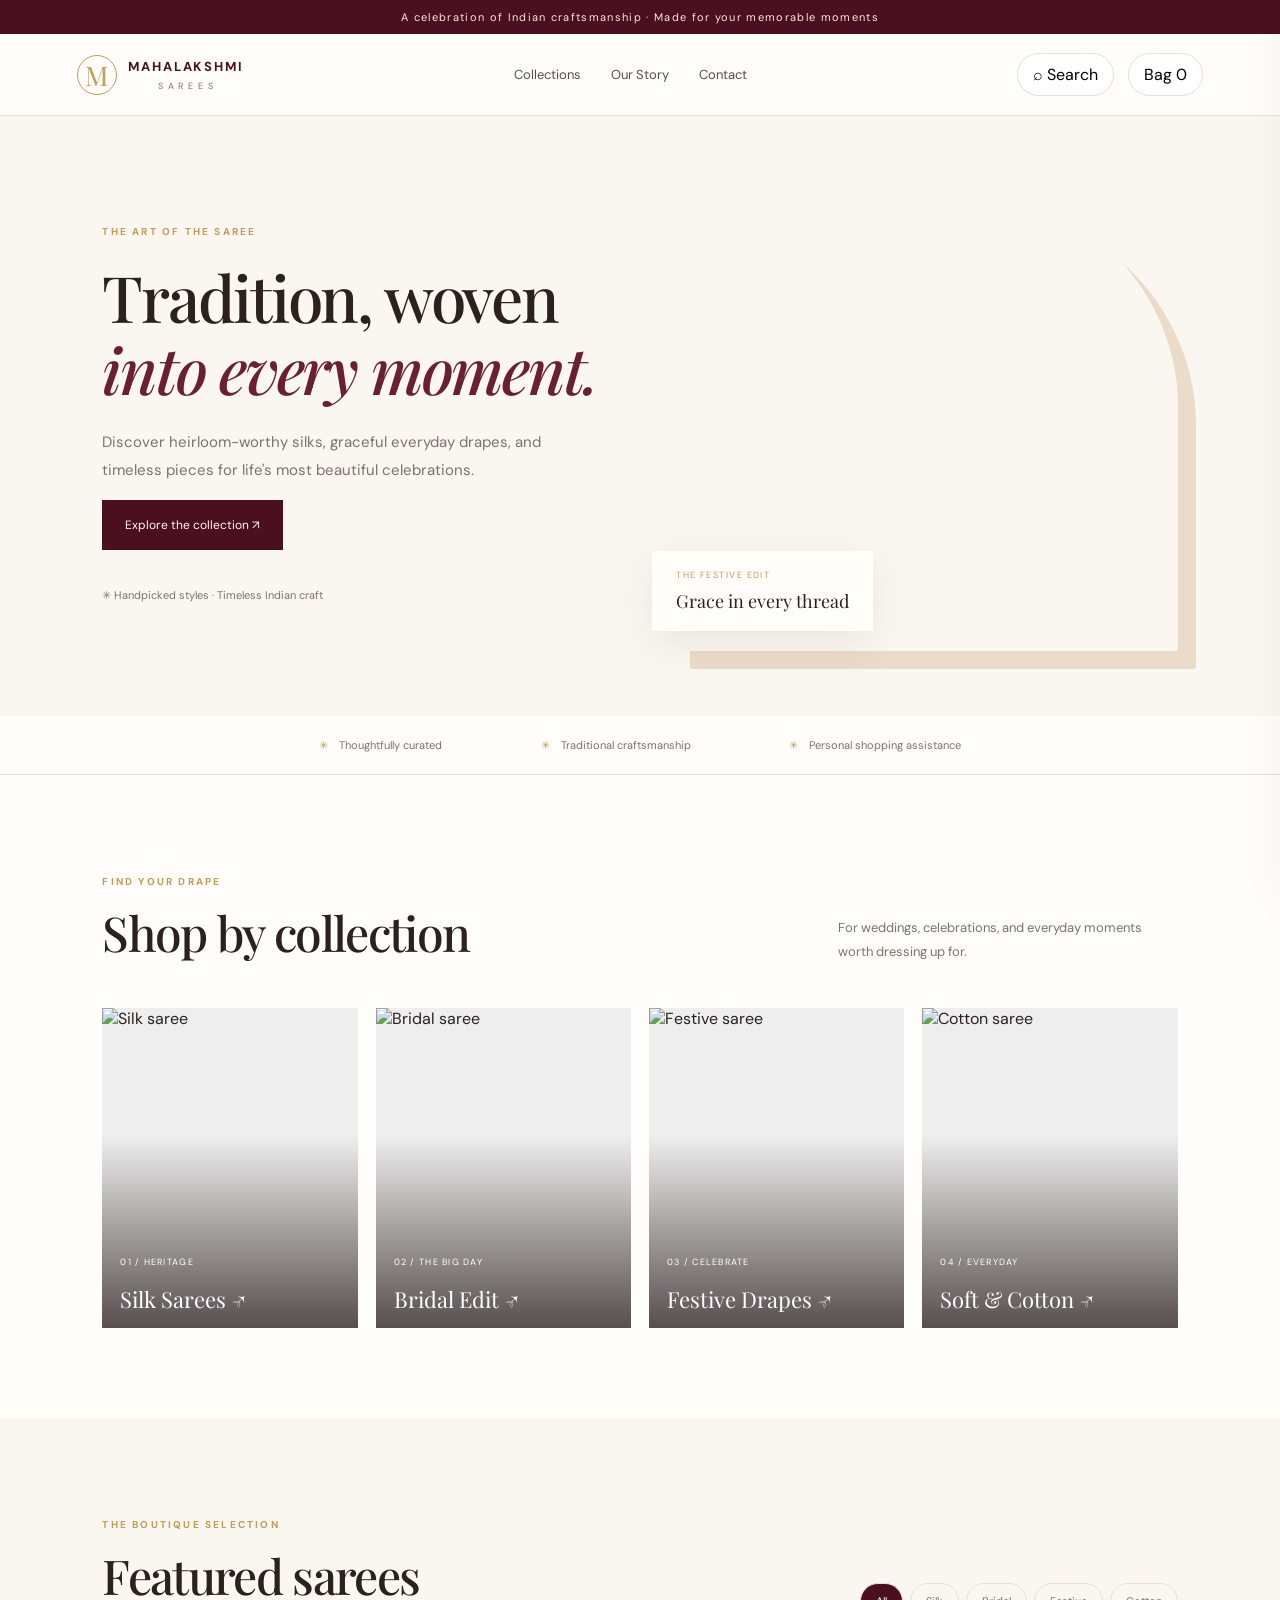
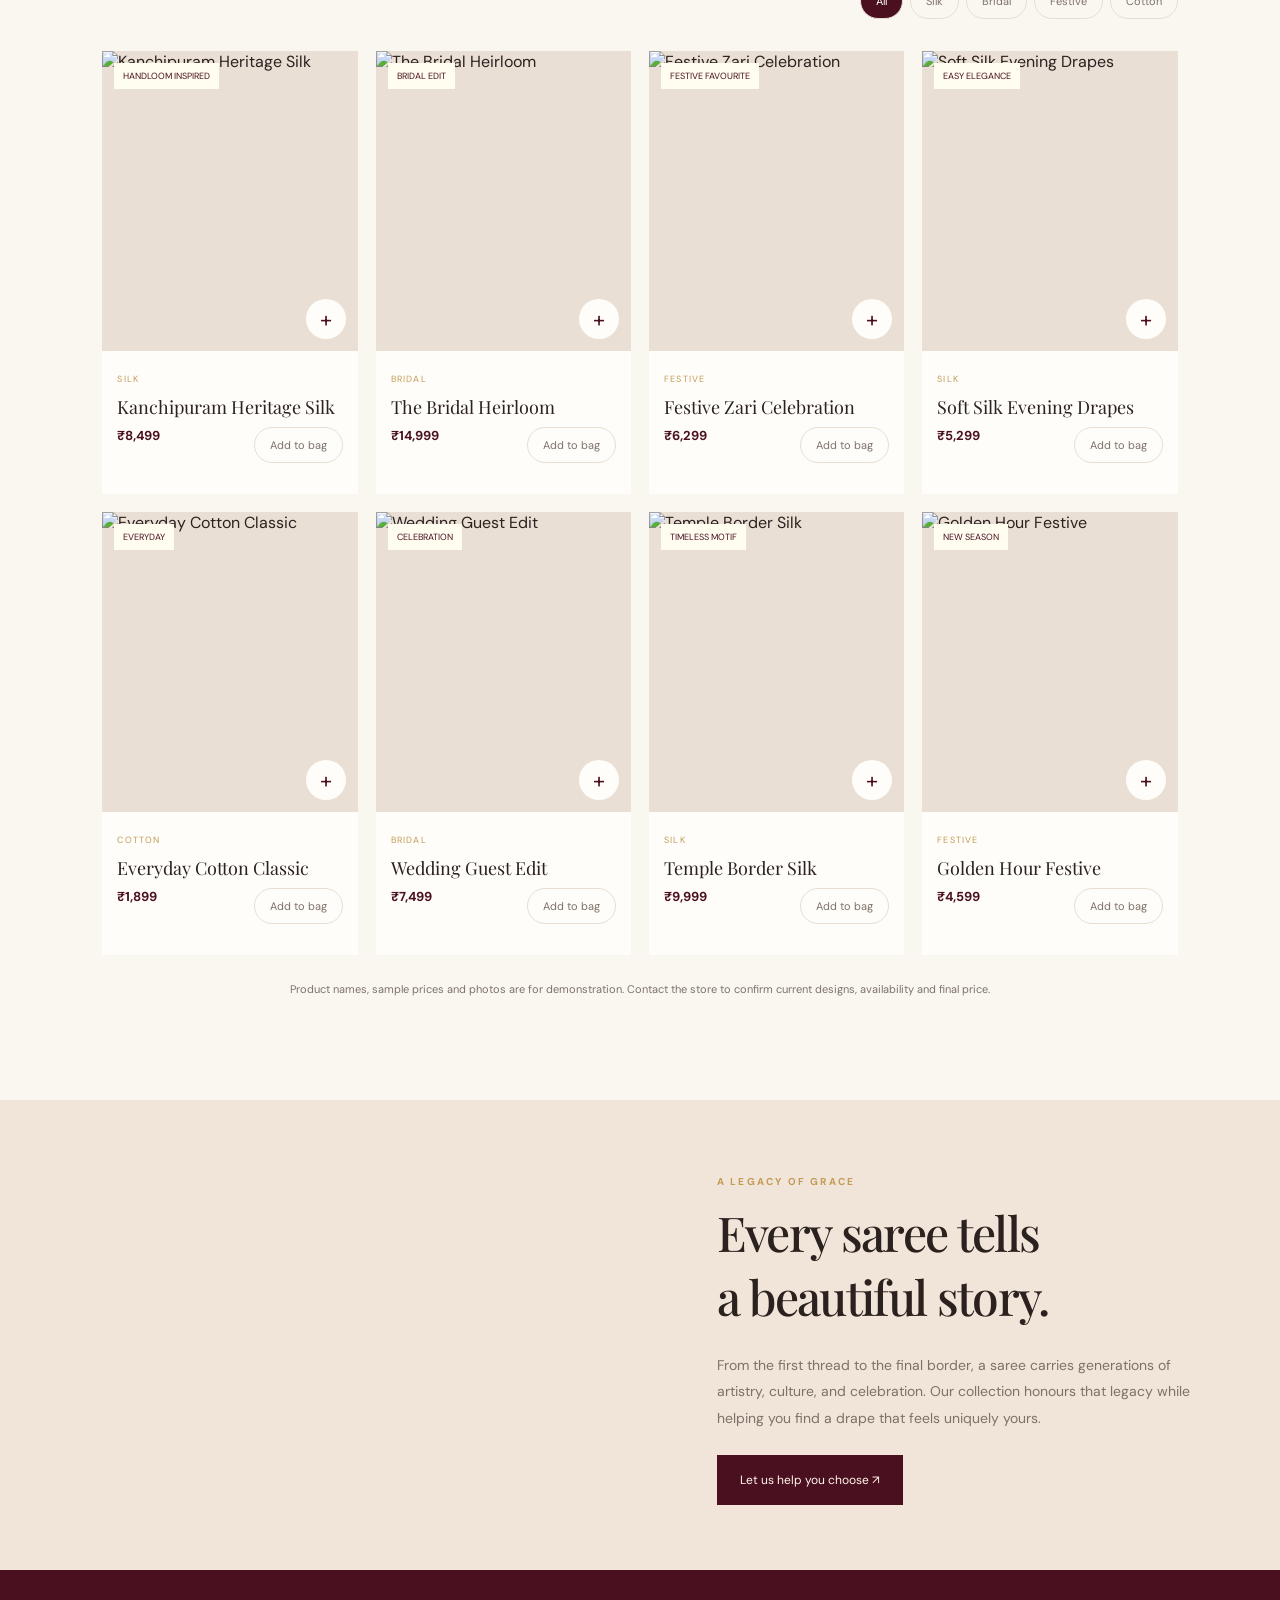
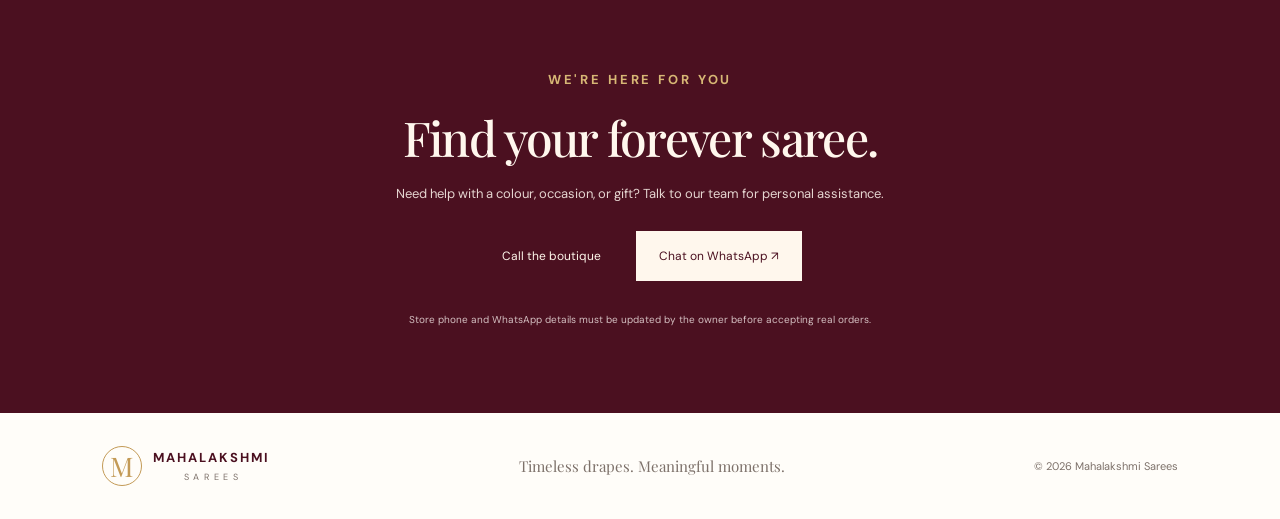
==== saree-store/index.html @ 3e9004cf "Add Mahalakshmi Sarees responsive storefront" ====
<!doctype html>
<html lang="en"><head><meta charset="utf-8"><meta name="viewport" content="width=device-width,initial-scale=1"><meta name="theme-color" content="#4b1020"><meta name="description" content="Discover timeless silk, bridal and festive sarees at Mahalakshmi Sarees."><title>Mahalakshmi Sarees | Woven with Tradition</title><link rel="preconnect" href="https://fonts.googleapis.com"><link href="https://fonts.googleapis.com/css2?family=DM+Sans:wght@400;500;600;700&family=Playfair+Display:wght@500;600;700&display=swap" rel="stylesheet">
<style>
:root{--wine:#4b1020;--wine2:#6b2032;--gold:#c39a56;--cream:#faf7f1;--paper:#fffdf9;--ink:#2b211f;--muted:#7d716a;--line:#e8ded2}*{box-sizing:border-box}html{scroll-behavior:smooth}body{margin:0;background:var(--paper);color:var(--ink);font-family:'DM Sans',sans-serif}a{color:inherit;text-decoration:none}button{font:inherit;cursor:pointer}.announcement{background:var(--wine);color:#f7e9d2;text-align:center;padding:10px;font-size:11px;letter-spacing:.12em}.site-header{height:82px;display:flex;align-items:center;justify-content:space-between;padding:0 6%;border-bottom:1px solid var(--line);background:#fffdf9;position:sticky;top:0;z-index:10}.brand{display:flex;gap:11px;align-items:center;color:var(--wine)}.brand-mark{width:40px;height:40px;border:1px solid var(--gold);border-radius:50%;display:grid;place-items:center;font:27px 'Playfair Display',serif;color:var(--gold)}.brand b,.brand small{display:block;letter-spacing:.15em}.brand b{font-size:13px}.brand small{font-size:9px;margin-top:5px;text-align:center;color:var(--muted)}nav{display:flex;gap:30px;font-size:13px;color:#594b45}.header-actions{display:flex;gap:14px;align-items:center}.header-actions button{border:1px solid var(--line);background:white;border-radius:25px;padding:10px 15px}.hero{display:grid;grid-template-columns:1fr 1fr;min-height:590px;background:var(--cream);padding:65px 8%;gap:6%;align-items:center}.eyebrow{font-size:10px;letter-spacing:.22em;color:var(--gold);font-weight:700}.hero h1,h2{font-family:'Playfair Display',serif;font-weight:500;letter-spacing:-.035em}.hero h1{font-size:clamp(42px,5vw,68px);line-height:1.12;margin:23px 0}.hero h1 em{color:var(--wine2)}.hero-text{max-width:460px;color:var(--muted);font-size:15px;line-height:1.9}.btn{display:inline-flex;align-items:center;gap:20px;padding:16px 22px;font-size:12px;border:1px solid transparent;transition:.25s}.btn-gold{background:var(--wine);color:#fff7eb}.btn-gold:hover{background:var(--wine2);transform:translateY(-2px)}.hero-art{position:relative;max-width:520px;width:100%;justify-self:center}.hero-image{height:470px;background:url('https://images.unsplash.com/photo-1610030469983-98e550d6193c?auto=format&fit=crop&w=1200&q=90') center/cover;border-radius:48% 48% 3px 3px;box-shadow:18px 18px 0 #eadcc8}.image-caption{position:absolute;bottom:20px;left:-20px;background:#fffdf9;padding:18px 24px;box-shadow:0 12px 40px #3d1d1715}.image-caption span,.image-caption b{display:block}.image-caption span{font-size:9px;letter-spacing:.16em;color:var(--gold);margin-bottom:8px}.image-caption b{font:18px 'Playfair Display',serif}.trust{display:flex;justify-content:center;gap:8%;padding:22px;border-bottom:1px solid var(--line);font-size:11px;color:var(--muted);flex-wrap:wrap}.trust span{color:var(--gold);margin-right:8px}.section{padding:90px 8%}.heading{display:flex;justify-content:space-between;align-items:end;gap:25px;margin-bottom:32px}.heading h2,.story h2,.contact h2{font-size:clamp(34px,4vw,48px);margin:12px 0}.heading>p{max-width:340px;color:var(--muted);font-size:13px;line-height:1.8}.cats,.products{display:grid;grid-template-columns:repeat(4,1fr);gap:18px}.cat{position:relative;overflow:hidden;background:#eee;cursor:pointer}.cat img{width:100%;height:320px;object-fit:cover;display:block;transition:.5s}.cat:hover img{transform:scale(1.05)}.cat:after{content:'';position:absolute;inset:40% 0 0;background:linear-gradient(transparent,#1d1010b8)}.cat span,.cat h3{position:absolute;z-index:1;left:18px;color:white}.cat span{bottom:60px;font-size:9px;letter-spacing:.14em}.cat h3{bottom:14px;right:15px;margin:0;font:22px 'Playfair Display',serif;display:flex;justify-content:space-between}.products-section{background:var(--cream)}.filters{display:flex;gap:7px;flex-wrap:wrap}.filter{border:1px solid var(--line);background:transparent;border-radius:30px;padding:10px 15px;font-size:11px;color:var(--muted)}.filter.active,.filter:hover{background:var(--wine);color:white}.product{background:var(--paper);padding-bottom:16px}.photo{position:relative;height:300px;overflow:hidden;background:#eadfd4}.photo img{width:100%;height:100%;object-fit:cover;transition:.5s}.product:hover img{transform:scale(1.04)}.tag{position:absolute;top:12px;left:12px;background:#fffdf0;padding:7px 9px;font-size:9px;color:var(--wine)}.add{position:absolute;bottom:12px;right:12px;border:0;background:#fffdf9;width:40px;height:40px;border-radius:50%;font-size:22px;color:var(--wine)}.pinfo{padding:15px}.pinfo small{font-size:9px;letter-spacing:.13em;color:var(--gold)}.pinfo h3{font:18px 'Playfair Display',serif;margin:8px 0}.price{display:flex;justify-content:space-between;font-size:13px}.price b{color:var(--wine)}.note{text-align:center;color:var(--muted);font-size:11px;margin-top:25px;line-height:1.7}.story{display:grid;grid-template-columns:1fr 1fr;background:#f0e5d8}.story-img{background:url('https://images.unsplash.com/photo-1617627143750-d86bc21e42bb?auto=format&fit=crop&w=1200&q=85') center/cover;min-height:460px}.story-copy{padding:65px 12%;align-self:center}.story-copy p:not(.eyebrow){color:var(--muted);line-height:1.9;font-size:14px;margin:24px 0}.contact{text-align:center;padding:85px 20px;background:var(--wine);color:#fff7ed}.contact .eyebrow{color:#d7b775}.contact p{color:#e5d5d0;font-size:13px;line-height:1.8}.contact-actions{display:flex;justify-content:center;gap:12px;margin:26px}.light{background:#fff7ed;color:var(--wine)}.contact small{font-size:10px;color:#d4bfc1}footer{display:flex;justify-content:space-between;align-items:center;gap:20px;padding:28px 8%;font-size:11px;color:var(--muted)}footer p{font:15px 'Playfair Display',serif}.cart{position:fixed;inset:0 0 0 auto;width:min(420px,100%);height:100dvh;background:var(--paper);z-index:22;transform:translateX(105%);transition:.3s;padding:24px;display:flex;flex-direction:column;box-shadow:-10px 0 50px #0001}.cart.open{transform:translateX(0)}.cart-head{display:flex;justify-content:space-between;border-bottom:1px solid var(--line);padding-bottom:15px}.cart-head h2{font-size:24px;margin:0}.cart-head button{border:0;background:none;font-size:26px}.cart-items{flex:1;overflow:auto}.cart-row{display:flex;gap:12px;padding:15px 0;border-bottom:1px solid var(--line);align-items:center}.cart-row img{width:65px;height:80px;object-fit:cover}.cart-row h4{font:16px 'Playfair Display',serif;margin:0 0 7px}.cart-row p{font-size:12px;color:var(--wine)}.cart-row button{margin-left:auto;border:0;background:none;font-size:11px}.cart-foot{border-top:1px solid var(--line);padding-top:15px}.cart-foot p{font-size:10px;color:var(--muted)}.overlay{display:none;position:fixed;inset:0;background:#0008;z-index:21}.overlay.show{display:block}.empty{text-align:center;color:var(--muted);margin:50px 0;font-size:13px}@media(max-width:950px){.hero{padding:50px 5%}.section{padding:70px 5%}.cats,.products{grid-template-columns:repeat(2,1fr)}.cat img{height:350px}}@media(max-width:650px){.site-header{padding:0 4%;height:72px}.site-header nav{gap:12px;font-size:11px}.brand b{font-size:10px}.brand-mark{width:34px;height:34px}.hero{grid-template-columns:1fr;padding:45px 7%;gap:35px}.hero h1{font-size:45px}.hero-image{height:370px}.hero-art{width:88%}.trust{justify-content:flex-start;gap:12px;padding:18px 6%}.section{padding:60px 5%}.heading{display:block}.heading>p{margin-top:15px}.cat img{height:240px}.cat h3{font-size:18px;left:12px}.cat span{left:12px;font-size:8px}.photo{height:235px}.pinfo{padding:11px}.pinfo h3{font-size:16px}.filters{margin-top:20px}.filter{padding:8px 12px}.story{grid-template-columns:1fr}.story-img{min-height:300px}.story-copy{padding:45px 8%}.contact-actions{flex-direction:column;max-width:300px;margin:25px auto}footer{padding:24px 5%;flex-wrap:wrap}footer p{order:3;width:100%;margin:0}}
</style></head><body>
<div class="announcement">A celebration of Indian craftsmanship · Made for your memorable moments</div>
<header class="site-header"><a class="brand" href="#"><span class="brand-mark">M</span><span><b>MAHALAKSHMI</b><small>S A R E E S</small></span></a><nav><a href="#collections">Collections</a><a href="#story">Our Story</a><a href="#contact">Contact</a></nav><div class="header-actions"><button id="searchBtn">⌕ Search</button><button id="bagBtn">Bag <span id="count">0</span></button></div></header>
<main><section class="hero"><div><p class="eyebrow">THE ART OF THE SAREE</p><h1>Tradition, woven<br><em>into every moment.</em></h1><p class="hero-text">Discover heirloom-worthy silks, graceful everyday drapes, and timeless pieces for life's most beautiful celebrations.</p><a class="btn btn-gold" href="#collections">Explore the collection ↗</a><p class="hero-text" style="font-size:11px;margin-top:35px">✳ Handpicked styles · Timeless Indian craft</p></div><div class="hero-art"><div class="hero-image"></div><div class="image-caption"><span>THE FESTIVE EDIT</span><b>Grace in every thread</b></div></div></section>
<div class="trust"><div><span>✳</span> Thoughtfully curated</div><div><span>✳</span> Traditional craftsmanship</div><div><span>✳</span> Personal shopping assistance</div></div>
<section class="section" id="collections"><div class="heading"><div><p class="eyebrow">FIND YOUR DRAPE</p><h2>Shop by collection</h2></div><p>For weddings, celebrations, and everyday moments worth dressing up for.</p></div><div class="cats"><div class="cat" data-cat="Silk"><img src="https://images.unsplash.com/photo-1610030469983-98e550d6193c?auto=format&fit=crop&w=800&q=85" alt="Silk saree"><span>01 / HERITAGE</span><h3>Silk Sarees ↗</h3></div><div class="cat" data-cat="Bridal"><img src="https://images.unsplash.com/photo-1583391733956-6c78276477e9?auto=format&fit=crop&w=800&q=85" alt="Bridal saree"><span>02 / THE BIG DAY</span><h3>Bridal Edit ↗</h3></div><div class="cat" data-cat="Festive"><img src="https://images.unsplash.com/photo-1617627143750-d86bc21e42bb?auto=format&fit=crop&w=800&q=85" alt="Festive saree"><span>03 / CELEBRATE</span><h3>Festive Drapes ↗</h3></div><div class="cat" data-cat="Cotton"><img src="https://images.unsplash.com/photo-1610189012906-4c7b3c4d5c4d?auto=format&fit=crop&w=800&q=85" alt="Cotton saree"><span>04 / EVERYDAY</span><h3>Soft & Cotton ↗</h3></div></div></section>
<section class="section products-section" id="products"><div class="heading"><div><p class="eyebrow">THE BOUTIQUE SELECTION</p><h2>Featured sarees</h2></div><div class="filters"><button class="filter active" data-filter="All">All</button><button class="filter" data-filter="Silk">Silk</button><button class="filter" data-filter="Bridal">Bridal</button><button class="filter" data-filter="Festive">Festive</button><button class="filter" data-filter="Cotton">Cotton</button></div></div><div class="products" id="productsGrid"></div><p class="note">Product names, sample prices and photos are for demonstration. Contact the store to confirm current designs, availability and final price.</p></section>
<section class="story" id="story"><div class="story-img"></div><div class="story-copy"><p class="eyebrow">A LEGACY OF GRACE</p><h2>Every saree tells<br>a beautiful story.</h2><p>From the first thread to the final border, a saree carries generations of artistry, culture, and celebration. Our collection honours that legacy while helping you find a drape that feels uniquely yours.</p><a class="btn btn-gold" href="#contact">Let us help you choose ↗</a></div></section>
<section class="contact" id="contact"><p class="eyebrow">WE'RE HERE FOR YOU</p><h2>Find your forever saree.</h2><p>Need help with a colour, occasion, or gift? Talk to our team for personal assistance.</p><div class="contact-actions"><a class="btn btn-gold" id="callLink" href="tel:+910000000000">Call the boutique</a><a class="btn light" id="waLink" href="#" target="_blank" rel="noopener">Chat on WhatsApp ↗</a></div><small>Store phone and WhatsApp details must be updated by the owner before accepting real orders.</small></section></main>
<footer><a class="brand" href="#"><span class="brand-mark">M</span><span><b>MAHALAKSHMI</b><small>S A R E E S</small></span></a><p>Timeless drapes. Meaningful moments.</p><span>© <span id="year"></span> Mahalakshmi Sarees</span></footer>
<div class="overlay" id="overlay"></div><aside class="cart" id="cart"><div class="cart-head"><h2>Your bag <span id="bagCount">0</span></h2><button id="closeCart">×</button></div><div class="cart-items" id="cartItems"><p class="empty">Your bag is waiting for something beautiful.</p></div><div class="cart-foot"><div style="display:flex;justify-content:space-between"><span>Estimated total</span><b id="total">₹0</b></div><p>Final price and availability are confirmed by the boutique.</p><button class="btn btn-gold" id="orderBtn" style="width:100%">Enquire to order on WhatsApp ↗</button></div></aside>
<script>
const STORE_PHONE="910000000000"; // Replace with the real store WhatsApp number, digits only, including country code.
const items=[{id:1,n:"Kanchipuram Heritage Silk",c:"Silk",p:8499,t:"HANDLOOM INSPIRED",i:"https://images.unsplash.com/photo-1610030469983-98e550d6193c?auto=format&fit=crop&w=800&q=85"},{id:2,n:"The Bridal Heirloom",c:"Bridal",p:14999,t:"BRIDAL EDIT",i:"https://images.unsplash.com/photo-1583391733956-6c78276477e9?auto=format&fit=crop&w=800&q=85"},{id:3,n:"Festive Zari Celebration",c:"Festive",p:6299,t:"FESTIVE FAVOURITE",i:"https://images.unsplash.com/photo-1617627143750-d86bc21e42bb?auto=format&fit=crop&w=800&q=85"},{id:4,n:"Soft Silk Evening Drapes",c:"Silk",p:5299,t:"EASY ELEGANCE",i:"https://images.unsplash.com/photo-1610030469983-98e550d6193c?auto=format&fit=crop&w=800&q=85"},{id:5,n:"Everyday Cotton Classic",c:"Cotton",p:1899,t:"EVERYDAY",i:"https://images.unsplash.com/photo-1610189012906-4c7b3c4d5c4d?auto=format&fit=crop&w=800&q=85"},{id:6,n:"Wedding Guest Edit",c:"Bridal",p:7499,t:"CELEBRATION",i:"https://images.unsplash.com/photo-1583391733956-6c78276477e9?auto=format&fit=crop&w=800&q=85"},{id:7,n:"Temple Border Silk",c:"Silk",p:9999,t:"TIMELESS MOTIF",i:"https://images.unsplash.com/photo-1610030469983-98e550d6193c?auto=format&fit=crop&w=800&q=85"},{id:8,n:"Golden Hour Festive",c:"Festive",p:4599,t:"NEW SEASON",i:"https://images.unsplash.com/photo-1617627143750-d86bc21e42bb?auto=format&fit=crop&w=800&q=85"}];
let cartItems=[],filter="All";const money=n=>"₹"+n.toLocaleString("en-IN");
function render(){let list=items.filter(x=>filter==="All"||x.c===filter);document.getElementById("productsGrid").innerHTML=list.map(x=>'<article class="product"><div class="photo"><img loading="lazy" src="'+x.i+'" alt="'+x.n+'"><span class="tag">'+x.t+'</span><button class="add" data-add="'+x.id+'">+</button></div><div class="pinfo"><small>'+x.c.toUpperCase()+'</small><h3>'+x.n+'</h3><div class="price"><b>'+money(x.p)+'</b><button class="filter" data-add="'+x.id+'">Add to bag</button></div></div></article>').join("");renderCart();}
function renderCart(){let count=cartItems.reduce((s,x)=>s+x.q,0),total=cartItems.reduce((s,x)=>s+x.p*x.q,0);document.getElementById("count").textContent=count;document.getElementById("bagCount").textContent=count;document.getElementById("total").textContent=money(total);document.getElementById("cartItems").innerHTML=cartItems.length?cartItems.map(x=>'<div class="cart-row"><img src="'+x.i+'" alt=""><div><h4>'+x.n+'</h4><p>'+money(x.p)+' · Qty '+x.q+'</p></div><button data-remove="'+x.id+'">Remove</button></div>').join(""):'<p class="empty">Your bag is waiting for something beautiful.</p>';}
document.addEventListener("click",e=>{let a=e.target.closest("[data-add]");if(a){let p=items.find(x=>x.id===+a.dataset.add),f=cartItems.find(x=>x.id===p.id);f?f.q++:cartItems.push({...p,q:1});renderCart();}let r=e.target.closest("[data-remove]");if(r){cartItems=cartItems.filter(x=>x.id!==+r.dataset.remove);renderCart();}});
document.querySelectorAll(".filter").forEach(b=>b.addEventListener("click",()=>{filter=b.dataset.filter;document.querySelectorAll(".filter").forEach(x=>x.classList.toggle("active",x===b));render();}));
document.querySelectorAll(".cat").forEach(c=>c.addEventListener("click",()=>{filter=c.dataset.cat;document.querySelectorAll(".filter").forEach(x=>x.classList.toggle("active",x.dataset.filter===filter));render();document.getElementById("products").scrollIntoView({behavior:"smooth"});}));
const cart=document.getElementById("cart"),overlay=document.getElementById("overlay");function openCart(){cart.classList.add("open");overlay.classList.add("show")}function closeCart(){cart.classList.remove("open");overlay.classList.remove("show")}document.getElementById("bagBtn").onclick=openCart;document.getElementById("closeCart").onclick=closeCart;overlay.onclick=closeCart;
document.getElementById("orderBtn").onclick=()=>{if(!cartItems.length){alert("Add a saree to your bag first.");return;}if(STORE_PHONE==="910000000000"){alert("The store WhatsApp number is not configured yet. Update STORE_PHONE in this page with the verified store number.");return;}let msg="Hello Mahalakshmi Sarees, I would like to enquire about:\n"+cartItems.map(x=>"• "+x.n+" × "+x.q+" — "+money(x.p*x.q)).join("\n")+"\nEstimated total: "+money(cartItems.reduce((s,x)=>s+x.p*x.q,0));window.open("https://wa.me/"+STORE_PHONE+"?text="+encodeURIComponent(msg),"_blank","noopener");};
document.getElementById("searchBtn").onclick=()=>{let q=prompt("Search collection by saree type or name");if(q){let match=items.find(x=>(x.n+" "+x.c).toLowerCase().includes(q.toLowerCase()));if(match){filter=match.c;render();document.getElementById("products").scrollIntoView({behavior:"smooth"});}else alert("No matching saree found. Try Silk, Bridal, Festive or Cotton.");}};
document.getElementById("callLink").href="tel:"+STORE_PHONE;document.getElementById("waLink").href="https://wa.me/"+STORE_PHONE;document.getElementById("year").textContent=new Date().getFullYear();render();
</script></body></html>
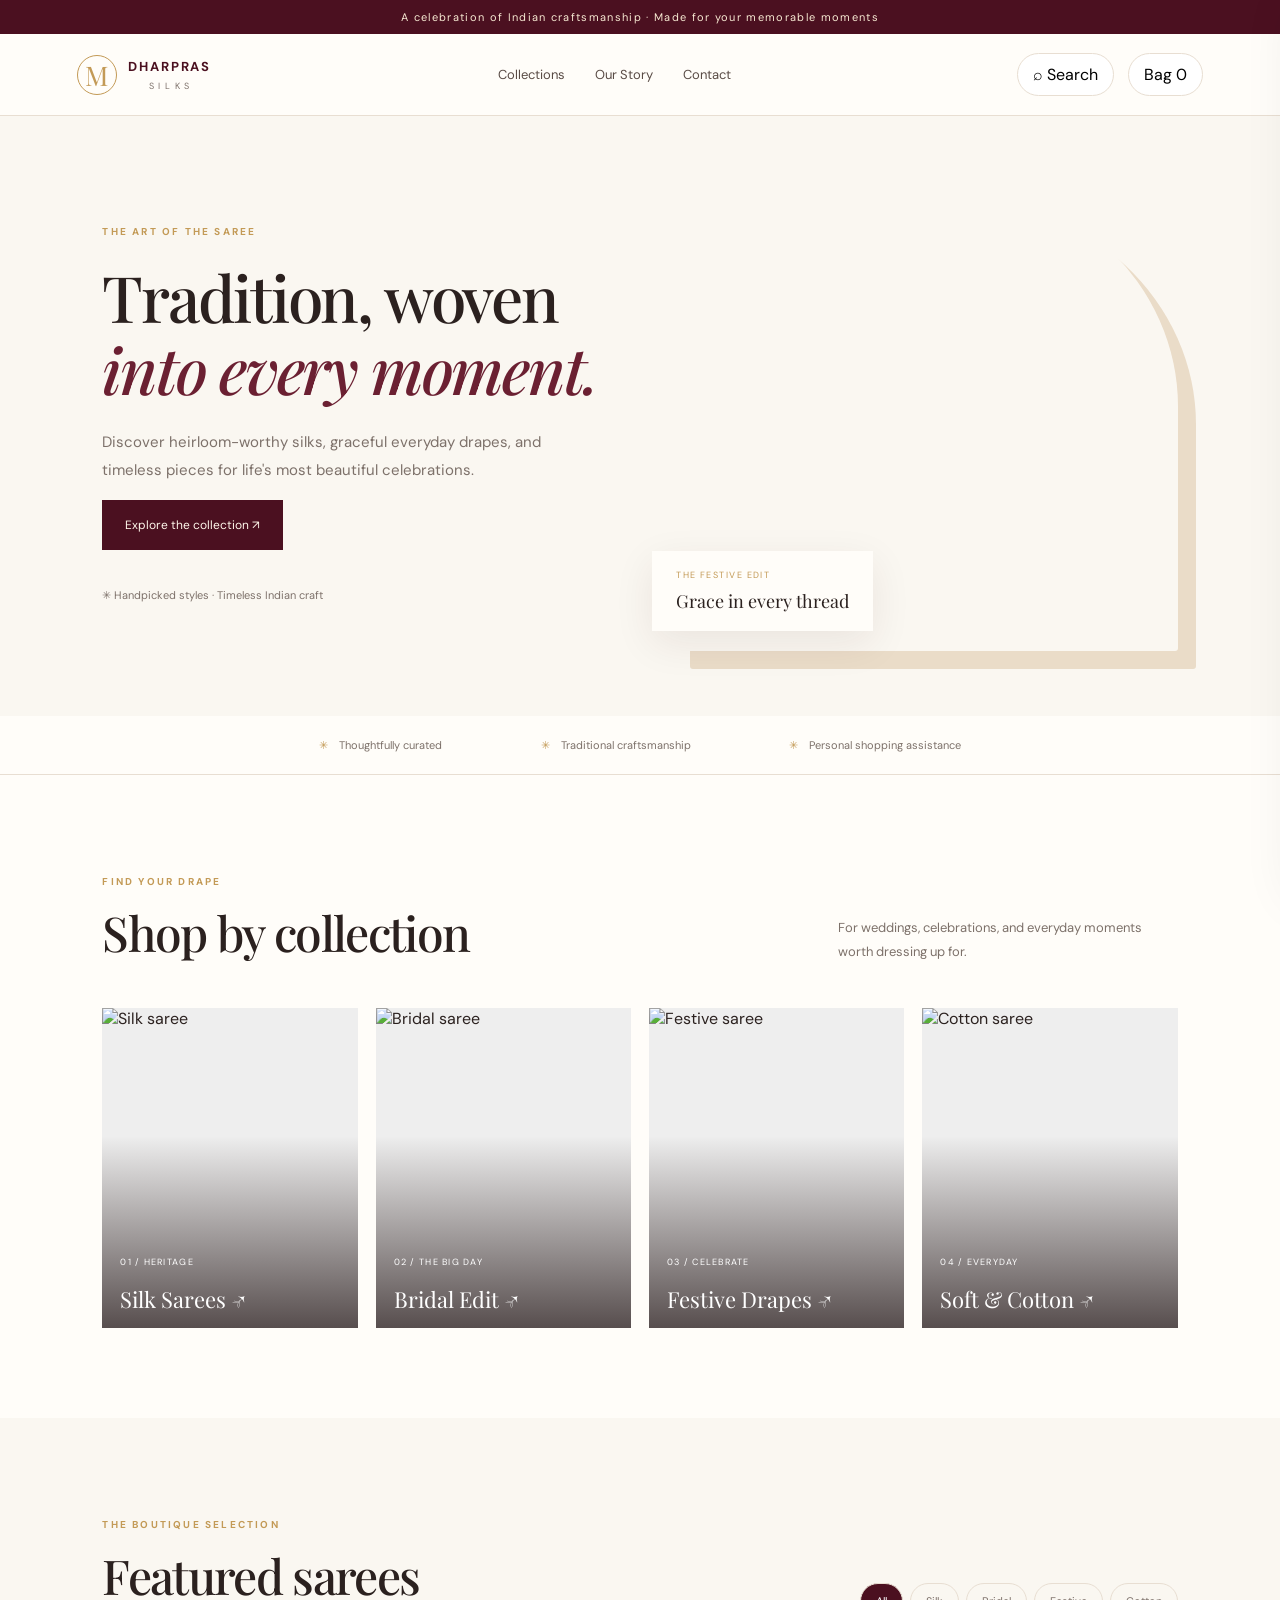
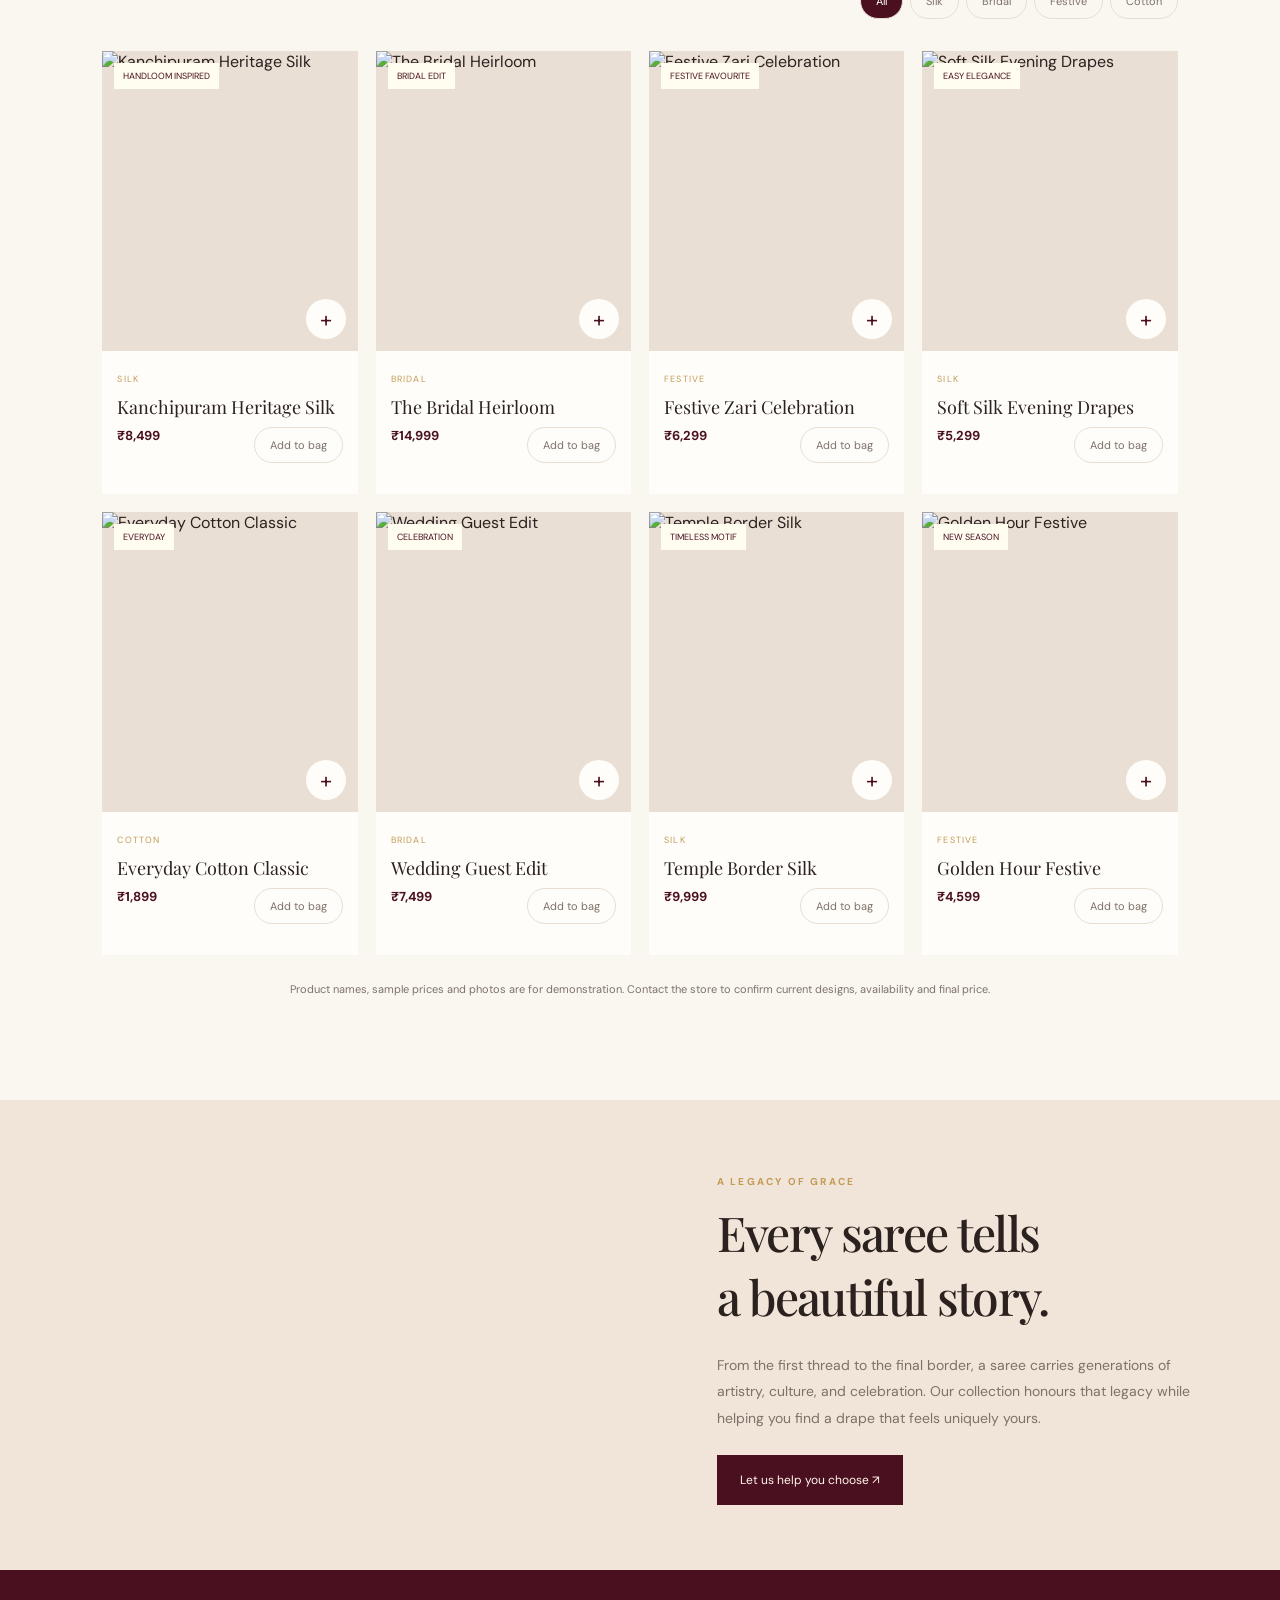
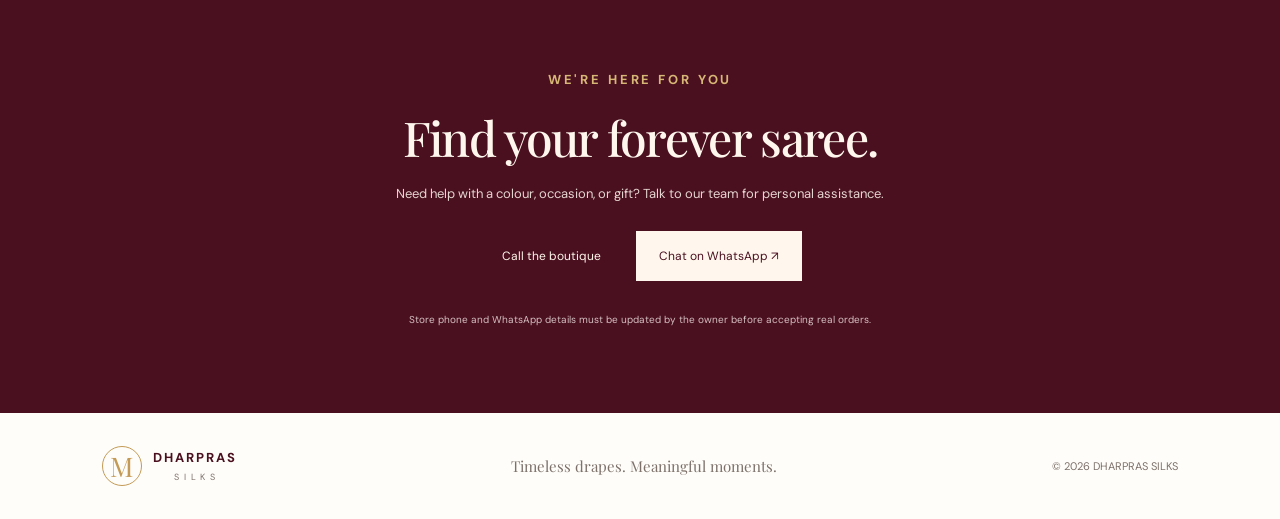
==== commit d1015412: "Brand saree storefront as DHARPRAS SILKS" ====
--- a/saree-store/index.html
+++ b/saree-store/index.html
@@ -1,17 +1,17 @@
 <!doctype html>
-<html lang="en"><head><meta charset="utf-8"><meta name="viewport" content="width=device-width,initial-scale=1"><meta name="theme-color" content="#4b1020"><meta name="description" content="Discover timeless silk, bridal and festive sarees at Mahalakshmi Sarees."><title>Mahalakshmi Sarees | Woven with Tradition</title><link rel="preconnect" href="https://fonts.googleapis.com"><link href="https://fonts.googleapis.com/css2?family=DM+Sans:wght@400;500;600;700&family=Playfair+Display:wght@500;600;700&display=swap" rel="stylesheet">
+<html lang="en"><head><meta charset="utf-8"><meta name="viewport" content="width=device-width,initial-scale=1"><meta name="theme-color" content="#4b1020"><meta name="description" content="Discover timeless silk, bridal and festive sarees at DHARPRAS SILKS."><title>DHARPRAS SILKS | Woven with Tradition</title><link rel="preconnect" href="https://fonts.googleapis.com"><link href="https://fonts.googleapis.com/css2?family=DM+Sans:wght@400;500;600;700&family=Playfair+Display:wght@500;600;700&display=swap" rel="stylesheet">
 <style>
 :root{--wine:#4b1020;--wine2:#6b2032;--gold:#c39a56;--cream:#faf7f1;--paper:#fffdf9;--ink:#2b211f;--muted:#7d716a;--line:#e8ded2}*{box-sizing:border-box}html{scroll-behavior:smooth}body{margin:0;background:var(--paper);color:var(--ink);font-family:'DM Sans',sans-serif}a{color:inherit;text-decoration:none}button{font:inherit;cursor:pointer}.announcement{background:var(--wine);color:#f7e9d2;text-align:center;padding:10px;font-size:11px;letter-spacing:.12em}.site-header{height:82px;display:flex;align-items:center;justify-content:space-between;padding:0 6%;border-bottom:1px solid var(--line);background:#fffdf9;position:sticky;top:0;z-index:10}.brand{display:flex;gap:11px;align-items:center;color:var(--wine)}.brand-mark{width:40px;height:40px;border:1px solid var(--gold);border-radius:50%;display:grid;place-items:center;font:27px 'Playfair Display',serif;color:var(--gold)}.brand b,.brand small{display:block;letter-spacing:.15em}.brand b{font-size:13px}.brand small{font-size:9px;margin-top:5px;text-align:center;color:var(--muted)}nav{display:flex;gap:30px;font-size:13px;color:#594b45}.header-actions{display:flex;gap:14px;align-items:center}.header-actions button{border:1px solid var(--line);background:white;border-radius:25px;padding:10px 15px}.hero{display:grid;grid-template-columns:1fr 1fr;min-height:590px;background:var(--cream);padding:65px 8%;gap:6%;align-items:center}.eyebrow{font-size:10px;letter-spacing:.22em;color:var(--gold);font-weight:700}.hero h1,h2{font-family:'Playfair Display',serif;font-weight:500;letter-spacing:-.035em}.hero h1{font-size:clamp(42px,5vw,68px);line-height:1.12;margin:23px 0}.hero h1 em{color:var(--wine2)}.hero-text{max-width:460px;color:var(--muted);font-size:15px;line-height:1.9}.btn{display:inline-flex;align-items:center;gap:20px;padding:16px 22px;font-size:12px;border:1px solid transparent;transition:.25s}.btn-gold{background:var(--wine);color:#fff7eb}.btn-gold:hover{background:var(--wine2);transform:translateY(-2px)}.hero-art{position:relative;max-width:520px;width:100%;justify-self:center}.hero-image{height:470px;background:url('https://images.unsplash.com/photo-1610030469983-98e550d6193c?auto=format&fit=crop&w=1200&q=90') center/cover;border-radius:48% 48% 3px 3px;box-shadow:18px 18px 0 #eadcc8}.image-caption{position:absolute;bottom:20px;left:-20px;background:#fffdf9;padding:18px 24px;box-shadow:0 12px 40px #3d1d1715}.image-caption span,.image-caption b{display:block}.image-caption span{font-size:9px;letter-spacing:.16em;color:var(--gold);margin-bottom:8px}.image-caption b{font:18px 'Playfair Display',serif}.trust{display:flex;justify-content:center;gap:8%;padding:22px;border-bottom:1px solid var(--line);font-size:11px;color:var(--muted);flex-wrap:wrap}.trust span{color:var(--gold);margin-right:8px}.section{padding:90px 8%}.heading{display:flex;justify-content:space-between;align-items:end;gap:25px;margin-bottom:32px}.heading h2,.story h2,.contact h2{font-size:clamp(34px,4vw,48px);margin:12px 0}.heading>p{max-width:340px;color:var(--muted);font-size:13px;line-height:1.8}.cats,.products{display:grid;grid-template-columns:repeat(4,1fr);gap:18px}.cat{position:relative;overflow:hidden;background:#eee;cursor:pointer}.cat img{width:100%;height:320px;object-fit:cover;display:block;transition:.5s}.cat:hover img{transform:scale(1.05)}.cat:after{content:'';position:absolute;inset:40% 0 0;background:linear-gradient(transparent,#1d1010b8)}.cat span,.cat h3{position:absolute;z-index:1;left:18px;color:white}.cat span{bottom:60px;font-size:9px;letter-spacing:.14em}.cat h3{bottom:14px;right:15px;margin:0;font:22px 'Playfair Display',serif;display:flex;justify-content:space-between}.products-section{background:var(--cream)}.filters{display:flex;gap:7px;flex-wrap:wrap}.filter{border:1px solid var(--line);background:transparent;border-radius:30px;padding:10px 15px;font-size:11px;color:var(--muted)}.filter.active,.filter:hover{background:var(--wine);color:white}.product{background:var(--paper);padding-bottom:16px}.photo{position:relative;height:300px;overflow:hidden;background:#eadfd4}.photo img{width:100%;height:100%;object-fit:cover;transition:.5s}.product:hover img{transform:scale(1.04)}.tag{position:absolute;top:12px;left:12px;background:#fffdf0;padding:7px 9px;font-size:9px;color:var(--wine)}.add{position:absolute;bottom:12px;right:12px;border:0;background:#fffdf9;width:40px;height:40px;border-radius:50%;font-size:22px;color:var(--wine)}.pinfo{padding:15px}.pinfo small{font-size:9px;letter-spacing:.13em;color:var(--gold)}.pinfo h3{font:18px 'Playfair Display',serif;margin:8px 0}.price{display:flex;justify-content:space-between;font-size:13px}.price b{color:var(--wine)}.note{text-align:center;color:var(--muted);font-size:11px;margin-top:25px;line-height:1.7}.story{display:grid;grid-template-columns:1fr 1fr;background:#f0e5d8}.story-img{background:url('https://images.unsplash.com/photo-1617627143750-d86bc21e42bb?auto=format&fit=crop&w=1200&q=85') center/cover;min-height:460px}.story-copy{padding:65px 12%;align-self:center}.story-copy p:not(.eyebrow){color:var(--muted);line-height:1.9;font-size:14px;margin:24px 0}.contact{text-align:center;padding:85px 20px;background:var(--wine);color:#fff7ed}.contact .eyebrow{color:#d7b775}.contact p{color:#e5d5d0;font-size:13px;line-height:1.8}.contact-actions{display:flex;justify-content:center;gap:12px;margin:26px}.light{background:#fff7ed;color:var(--wine)}.contact small{font-size:10px;color:#d4bfc1}footer{display:flex;justify-content:space-between;align-items:center;gap:20px;padding:28px 8%;font-size:11px;color:var(--muted)}footer p{font:15px 'Playfair Display',serif}.cart{position:fixed;inset:0 0 0 auto;width:min(420px,100%);height:100dvh;background:var(--paper);z-index:22;transform:translateX(105%);transition:.3s;padding:24px;display:flex;flex-direction:column;box-shadow:-10px 0 50px #0001}.cart.open{transform:translateX(0)}.cart-head{display:flex;justify-content:space-between;border-bottom:1px solid var(--line);padding-bottom:15px}.cart-head h2{font-size:24px;margin:0}.cart-head button{border:0;background:none;font-size:26px}.cart-items{flex:1;overflow:auto}.cart-row{display:flex;gap:12px;padding:15px 0;border-bottom:1px solid var(--line);align-items:center}.cart-row img{width:65px;height:80px;object-fit:cover}.cart-row h4{font:16px 'Playfair Display',serif;margin:0 0 7px}.cart-row p{font-size:12px;color:var(--wine)}.cart-row button{margin-left:auto;border:0;background:none;font-size:11px}.cart-foot{border-top:1px solid var(--line);padding-top:15px}.cart-foot p{font-size:10px;color:var(--muted)}.overlay{display:none;position:fixed;inset:0;background:#0008;z-index:21}.overlay.show{display:block}.empty{text-align:center;color:var(--muted);margin:50px 0;font-size:13px}@media(max-width:950px){.hero{padding:50px 5%}.section{padding:70px 5%}.cats,.products{grid-template-columns:repeat(2,1fr)}.cat img{height:350px}}@media(max-width:650px){.site-header{padding:0 4%;height:72px}.site-header nav{gap:12px;font-size:11px}.brand b{font-size:10px}.brand-mark{width:34px;height:34px}.hero{grid-template-columns:1fr;padding:45px 7%;gap:35px}.hero h1{font-size:45px}.hero-image{height:370px}.hero-art{width:88%}.trust{justify-content:flex-start;gap:12px;padding:18px 6%}.section{padding:60px 5%}.heading{display:block}.heading>p{margin-top:15px}.cat img{height:240px}.cat h3{font-size:18px;left:12px}.cat span{left:12px;font-size:8px}.photo{height:235px}.pinfo{padding:11px}.pinfo h3{font-size:16px}.filters{margin-top:20px}.filter{padding:8px 12px}.story{grid-template-columns:1fr}.story-img{min-height:300px}.story-copy{padding:45px 8%}.contact-actions{flex-direction:column;max-width:300px;margin:25px auto}footer{padding:24px 5%;flex-wrap:wrap}footer p{order:3;width:100%;margin:0}}
 </style></head><body>
 <div class="announcement">A celebration of Indian craftsmanship · Made for your memorable moments</div>
-<header class="site-header"><a class="brand" href="#"><span class="brand-mark">M</span><span><b>MAHALAKSHMI</b><small>S A R E E S</small></span></a><nav><a href="#collections">Collections</a><a href="#story">Our Story</a><a href="#contact">Contact</a></nav><div class="header-actions"><button id="searchBtn">⌕ Search</button><button id="bagBtn">Bag <span id="count">0</span></button></div></header>
+<header class="site-header"><a class="brand" href="#"><span class="brand-mark">M</span><span><b>DHARPRAS</b><small>S I L K S</small></span></a><nav><a href="#collections">Collections</a><a href="#story">Our Story</a><a href="#contact">Contact</a></nav><div class="header-actions"><button id="searchBtn">⌕ Search</button><button id="bagBtn">Bag <span id="count">0</span></button></div></header>
 <main><section class="hero"><div><p class="eyebrow">THE ART OF THE SAREE</p><h1>Tradition, woven<br><em>into every moment.</em></h1><p class="hero-text">Discover heirloom-worthy silks, graceful everyday drapes, and timeless pieces for life's most beautiful celebrations.</p><a class="btn btn-gold" href="#collections">Explore the collection ↗</a><p class="hero-text" style="font-size:11px;margin-top:35px">✳ Handpicked styles · Timeless Indian craft</p></div><div class="hero-art"><div class="hero-image"></div><div class="image-caption"><span>THE FESTIVE EDIT</span><b>Grace in every thread</b></div></div></section>
 <div class="trust"><div><span>✳</span> Thoughtfully curated</div><div><span>✳</span> Traditional craftsmanship</div><div><span>✳</span> Personal shopping assistance</div></div>
 <section class="section" id="collections"><div class="heading"><div><p class="eyebrow">FIND YOUR DRAPE</p><h2>Shop by collection</h2></div><p>For weddings, celebrations, and everyday moments worth dressing up for.</p></div><div class="cats"><div class="cat" data-cat="Silk"><img src="https://images.unsplash.com/photo-1610030469983-98e550d6193c?auto=format&fit=crop&w=800&q=85" alt="Silk saree"><span>01 / HERITAGE</span><h3>Silk Sarees ↗</h3></div><div class="cat" data-cat="Bridal"><img src="https://images.unsplash.com/photo-1583391733956-6c78276477e9?auto=format&fit=crop&w=800&q=85" alt="Bridal saree"><span>02 / THE BIG DAY</span><h3>Bridal Edit ↗</h3></div><div class="cat" data-cat="Festive"><img src="https://images.unsplash.com/photo-1617627143750-d86bc21e42bb?auto=format&fit=crop&w=800&q=85" alt="Festive saree"><span>03 / CELEBRATE</span><h3>Festive Drapes ↗</h3></div><div class="cat" data-cat="Cotton"><img src="https://images.unsplash.com/photo-1610189012906-4c7b3c4d5c4d?auto=format&fit=crop&w=800&q=85" alt="Cotton saree"><span>04 / EVERYDAY</span><h3>Soft & Cotton ↗</h3></div></div></section>
 <section class="section products-section" id="products"><div class="heading"><div><p class="eyebrow">THE BOUTIQUE SELECTION</p><h2>Featured sarees</h2></div><div class="filters"><button class="filter active" data-filter="All">All</button><button class="filter" data-filter="Silk">Silk</button><button class="filter" data-filter="Bridal">Bridal</button><button class="filter" data-filter="Festive">Festive</button><button class="filter" data-filter="Cotton">Cotton</button></div></div><div class="products" id="productsGrid"></div><p class="note">Product names, sample prices and photos are for demonstration. Contact the store to confirm current designs, availability and final price.</p></section>
 <section class="story" id="story"><div class="story-img"></div><div class="story-copy"><p class="eyebrow">A LEGACY OF GRACE</p><h2>Every saree tells<br>a beautiful story.</h2><p>From the first thread to the final border, a saree carries generations of artistry, culture, and celebration. Our collection honours that legacy while helping you find a drape that feels uniquely yours.</p><a class="btn btn-gold" href="#contact">Let us help you choose ↗</a></div></section>
 <section class="contact" id="contact"><p class="eyebrow">WE'RE HERE FOR YOU</p><h2>Find your forever saree.</h2><p>Need help with a colour, occasion, or gift? Talk to our team for personal assistance.</p><div class="contact-actions"><a class="btn btn-gold" id="callLink" href="tel:+910000000000">Call the boutique</a><a class="btn light" id="waLink" href="#" target="_blank" rel="noopener">Chat on WhatsApp ↗</a></div><small>Store phone and WhatsApp details must be updated by the owner before accepting real orders.</small></section></main>
-<footer><a class="brand" href="#"><span class="brand-mark">M</span><span><b>MAHALAKSHMI</b><small>S A R E E S</small></span></a><p>Timeless drapes. Meaningful moments.</p><span>© <span id="year"></span> Mahalakshmi Sarees</span></footer>
+<footer><a class="brand" href="#"><span class="brand-mark">M</span><span><b>DHARPRAS</b><small>S I L K S</small></span></a><p>Timeless drapes. Meaningful moments.</p><span>© <span id="year"></span> DHARPRAS SILKS</span></footer>
 <div class="overlay" id="overlay"></div><aside class="cart" id="cart"><div class="cart-head"><h2>Your bag <span id="bagCount">0</span></h2><button id="closeCart">×</button></div><div class="cart-items" id="cartItems"><p class="empty">Your bag is waiting for something beautiful.</p></div><div class="cart-foot"><div style="display:flex;justify-content:space-between"><span>Estimated total</span><b id="total">₹0</b></div><p>Final price and availability are confirmed by the boutique.</p><button class="btn btn-gold" id="orderBtn" style="width:100%">Enquire to order on WhatsApp ↗</button></div></aside>
 <script>
 const STORE_PHONE="910000000000"; // Replace with the real store WhatsApp number, digits only, including country code.
@@ -23,7 +23,7 @@
 document.querySelectorAll(".filter").forEach(b=>b.addEventListener("click",()=>{filter=b.dataset.filter;document.querySelectorAll(".filter").forEach(x=>x.classList.toggle("active",x===b));render();}));
 document.querySelectorAll(".cat").forEach(c=>c.addEventListener("click",()=>{filter=c.dataset.cat;document.querySelectorAll(".filter").forEach(x=>x.classList.toggle("active",x.dataset.filter===filter));render();document.getElementById("products").scrollIntoView({behavior:"smooth"});}));
 const cart=document.getElementById("cart"),overlay=document.getElementById("overlay");function openCart(){cart.classList.add("open");overlay.classList.add("show")}function closeCart(){cart.classList.remove("open");overlay.classList.remove("show")}document.getElementById("bagBtn").onclick=openCart;document.getElementById("closeCart").onclick=closeCart;overlay.onclick=closeCart;
-document.getElementById("orderBtn").onclick=()=>{if(!cartItems.length){alert("Add a saree to your bag first.");return;}if(STORE_PHONE==="910000000000"){alert("The store WhatsApp number is not configured yet. Update STORE_PHONE in this page with the verified store number.");return;}let msg="Hello Mahalakshmi Sarees, I would like to enquire about:\n"+cartItems.map(x=>"• "+x.n+" × "+x.q+" — "+money(x.p*x.q)).join("\n")+"\nEstimated total: "+money(cartItems.reduce((s,x)=>s+x.p*x.q,0));window.open("https://wa.me/"+STORE_PHONE+"?text="+encodeURIComponent(msg),"_blank","noopener");};
+document.getElementById("orderBtn").onclick=()=>{if(!cartItems.length){alert("Add a saree to your bag first.");return;}if(STORE_PHONE==="910000000000"){alert("The store WhatsApp number is not configured yet. Update STORE_PHONE in this page with the verified store number.");return;}let msg="Hello DHARPRAS SILKS, I would like to enquire about:\n"+cartItems.map(x=>"• "+x.n+" × "+x.q+" — "+money(x.p*x.q)).join("\n")+"\nEstimated total: "+money(cartItems.reduce((s,x)=>s+x.p*x.q,0));window.open("https://wa.me/"+STORE_PHONE+"?text="+encodeURIComponent(msg),"_blank","noopener");};
 document.getElementById("searchBtn").onclick=()=>{let q=prompt("Search collection by saree type or name");if(q){let match=items.find(x=>(x.n+" "+x.c).toLowerCase().includes(q.toLowerCase()));if(match){filter=match.c;render();document.getElementById("products").scrollIntoView({behavior:"smooth"});}else alert("No matching saree found. Try Silk, Bridal, Festive or Cotton.");}};
 document.getElementById("callLink").href="tel:"+STORE_PHONE;document.getElementById("waLink").href="https://wa.me/"+STORE_PHONE;document.getElementById("year").textContent=new Date().getFullYear();render();
 </script></body></html>
